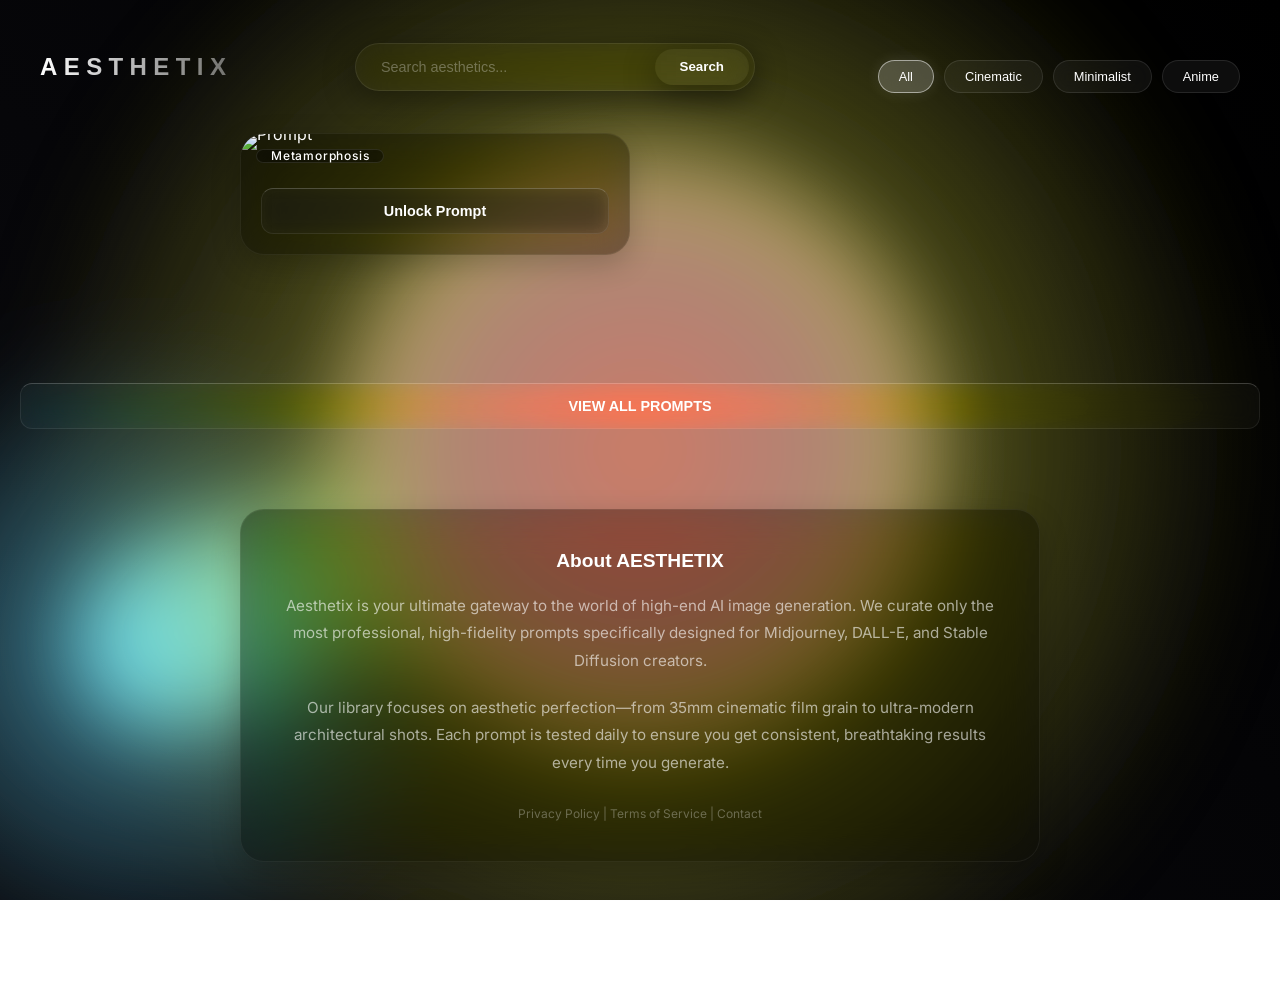
==== index.html @ 0f6cd618 "Add files via upload" ====
<!DOCTYPE html>
<html lang="en">
<head>
    <meta charset="UTF-8">
    <meta name="viewport" content="width=device-width, initial-scale=1.0">
    <title>AESTHETIX | Premium AI Prompts</title>
    <link rel="stylesheet" href="background.css">
    <link href="https://fonts.googleapis.com/css2?family=Syncopate:wght@700&family=Inter:wght@300;500;700&display=swap" rel="stylesheet">
   <script src="https://pl29315356.profitablecpmratenetwork.com/f6/03/99/f603999282a66e25c6c07356e0cf9b48.js"></script>
   <script src="https://pl29315354.profitablecpmratenetwork.com/41/6b/5d/416b5db64b8b7d30e5bb078eff4663cf.js"></script>
</head>
<body>

    <div class="gradient-bg">
<svg xmlns="http://www.w3.org/2000/svg">
    <defs>
        <filter id="goo">
            <feGaussianBlur in="SourceGraphic" stdDeviation="10" result="blur" />
            <feColorMatrix in="blur" mode="matrix" values="1 0 0 0 0  0 1 0 0 0  0 0 1 0 0  0 0 0 18 -8" result="goo" />
            <feBlend in="SourceGraphic" in2="goo" />
        </filter>
    </defs>
</svg>

        <div class="gradients-container">
            <div class="g1"></div><div class="g2"></div><div class="g3"></div><div class="g4"></div><div class="g5"></div>
        </div>
    </div>

    <div class="ui-wrapper">
        <header>
            <h1 class="logo">AESTHETIX</h1>
            <div class="search-container liquid-glass">
                <input type="text" placeholder="Search aesthetics...">
                <button class="search-btn liquid-glass">Search</button>
            </div>
            <div class="category-tabs">
    <button class="tab active" onclick="filterCategory('all')">All</button>
    <button class="tab" onclick="filterCategory('Cinematic')">Cinematic</button>
    <button class="tab" onclick="filterCategory('Minimalist')">Minimalist</button>
    <button class="tab" onclick="filterCategory('Anime')">Anime</button>
</div>
        </header>
        <main id="main-grid" class="prompt-grid"></main>
        
<div class="action-area">
   <button class="liquid-glass-btn" onclick="window.location.href='library.html'">VIEW ALL PROMPTS</button>
</div>

<main id="extra-grid" class="prompt-grid" style="display: none; margin-top: 20px;">
</main>
        <section class="about-section">
            <div class="glass-card description-box">
                <h2>About AESTHETIX</h2>
                <p>
                    Aesthetix is your ultimate gateway to the world of high-end AI image generation. 
                    We curate only the most professional, high-fidelity prompts specifically designed 
                    for Midjourney, DALL-E, and Stable Diffusion creators.
                </p>
                <p>
                    Our library focuses on aesthetic perfection—from 35mm cinematic film grain to 
                    ultra-modern architectural shots. Each prompt is tested daily to ensure you 
                    get consistent, breathtaking results every time you generate.
                </p>
                <div class="footer-links">
                    <span>Privacy Policy</span> | <span>Terms of Service</span> | <span>Contact</span>
                </div>
            </div>
            <div style="width:100%; margin:20px 0; text-align:center;">
    <script async="async" data-cfasync="false" src="https://pl29315355.profitablecpmratenetwork.com/4744d5a2f8ef65e58ae8292b9ab06243/invoke.js"></script>
    <div id="container-4744d5a2f8ef65e58ae8292b9ab06243"></div>
</div>
        </section>
    </div>
    <script src="Script.js"></script>
</body>
</html>
---- background.css ----
:root {
    --bg-color: #08080a;
    --color1: 18, 113, 255; 
    --color2: 221, 74, 255; 
    --color3: 100, 220, 255; 
    --color4: 200, 50, 50;   
    --color5: 180, 180, 50;  
    --circle-size: 80%;
    --blending: hard-light;
}

.gradient-bg {
    width: 100vw;
    height: 100vh;
    position: fixed;
    top: 0;
    left: 0;
    overflow: hidden;
    background: linear-gradient(40deg, rgb(10, 10, 15), rgb(0, 0, 0));
    z-index: -1;
}

.gradient-bg svg {
    position: absolute;
    width: 0;
    height: 0;
    pointer-events: none;
}

.gradients-container {
    filter: url(#goo) blur(40px);
    width: 100%;
    height: 100%;
}

.g1, .g2, .g3, .g4, .g5 {
    position: absolute;
    mix-blend-mode: var(--blending);
    width: var(--circle-size);
    height: var(--circle-size);
    opacity: 1;
}

@keyframes moveVertical { 0% { transform: translateY(-50%); } 50% { transform: translateY(50%); } 100% { transform: translateY(-50%); } }
@keyframes moveInCircle { 0% { transform: rotate(0deg); } 50% { transform: rotate(180deg); } 100% { transform: rotate(360deg); } }
@keyframes moveHorizontal { 0% { transform: translateX(-50%) translateY(-10%); } 50% { transform: translateX(50%) translateY(10%); } 100% { transform: translateX(-50%) translateY(-10%); } }

.g1 { background: radial-gradient(circle at center, rgba(var(--color1), 0.8) 0, rgba(var(--color1), 0) 50%) no-repeat; top: calc(50% - var(--circle-size) / 2); left: calc(50% - var(--circle-size) / 2); transform-origin: center center; animation: moveVertical 30s ease infinite; }
.g2 { background: radial-gradient(circle at center, rgba(var(--color2), 0.8) 0, rgba(var(--color2), 0) 50%) no-repeat; top: calc(50% - var(--circle-size) / 2); left: calc(50% - var(--circle-size) / 2); transform-origin: calc(50% - 400px); animation: moveInCircle 20s linear infinite; }
.g3 { background: radial-gradient(circle at center, rgba(var(--color3), 0.8) 0, rgba(var(--color3), 0) 50%) no-repeat; top: calc(50% - var(--circle-size) / 2 + 200px); left: calc(50% - var(--circle-size) / 2 - 500px); transform-origin: calc(50% + 400px); animation: moveInCircle 40s linear infinite; opacity: 0.7; }
.g4 { background: radial-gradient(circle at center, rgba(var(--color4), 0.8) 0, rgba(var(--color4), 0) 50%) no-repeat; top: calc(50% - var(--circle-size) / 2); left: calc(50% - var(--circle-size) / 2); transform-origin: calc(50% - 200px); animation: moveHorizontal 40s ease infinite; opacity: 0.5; }
.g5 { background: radial-gradient(circle at center, rgba(var(--color5), 0.8) 0, rgba(var(--color5), 0) 50%) no-repeat; width: calc(var(--circle-size) * 2); height: calc(var(--circle-size) * 2); top: calc(50% - var(--circle-size)); left: calc(50% - var(--circle-size)); transform-origin: calc(50% - 800px) calc(50% + 200px); animation: moveInCircle 20s ease infinite; }
:root {
    --text-main: #ffffff;
    --text-dim: rgba(255, 255, 255, 0.6);
}

* {
    margin: 0;
    padding: 0;
    box-sizing: border-box;
}

body {
    font-family: 'Inter', sans-serif;
    color: var(--text-main);
    overflow-x: hidden;
    min-height: 100vh;
}

.ui-wrapper {
    position: relative;
    z-index: 10;
    display: flex;
    flex-direction: column;
    align-items: center;
    padding: 0 20px;
}

header {
    width: 100%;
    max-width: 1200px;
    padding: 40px 0;
    display: flex;
    justify-content: space-between;
    align-items: center;
    flex-wrap: wrap;
    gap: 20px;
}

.logo {
    font-family: 'Syncopate', sans-serif;
    font-size: 1.5rem;
    letter-spacing: 0.4rem;
    background: linear-gradient(to right, #fff, rgba(255,255,255,0.4));
    -webkit-background-clip: text;
    -webkit-text-fill-color: transparent;
}

.liquid-glass {
    background: rgba(255, 255, 255, 0.03);
    backdrop-filter: blur(15px) saturate(180%);
    -webkit-backdrop-filter: blur(15px) saturate(180%);
    border: 1px solid rgba(255, 255, 255, 0.08);
    box-shadow: 0 8px 32px 0 rgba(0, 0, 0, 0.37);
}

.search-container {
    display: flex;
    border-radius: 50px;
    padding: 5px;
    width: 100%;
    max-width: 400px;
}

.search-container input {
    flex-grow: 1;
    background: transparent;
    border: none;
    outline: none;
    padding: 10px 20px;
    color: white;
    font-size: 0.9rem;
}

.search-container input::placeholder { color: rgba(255,255,255,0.3); }

.search-btn {
    border-radius: 50px;
    border: none;
    color: white;
    padding: 10px 25px;
    cursor: pointer;
    font-weight: 600;
    transition: background 0.3s ease;
}
.search-btn:hover { background: rgba(255,255,255,0.1); }

.prompt-grid {
    display: grid;
    grid-template-columns: repeat(2, 1fr); /* Forces exactly 2 columns */
    gap: 15px; /* Smaller gap for tighter 2x2 look */
    width: 100%;
    max-width: 800px; /* Limits width so images don't get too huge */
    padding-bottom: 50px;
}

/* On mobile, keep it 2x2 or switch to 1 column if it's too small */
@media (max-width: 500px) {
    .prompt-grid {
        grid-template-columns: repeat(2, 1fr);
    }
}

/* Adjust card height for the homepage */
.glass-card {
    margin-bottom: 0; /* Grid handles spacing now */
}

.image-wrapper img {
    height: 250px; /* Fixes height for a uniform 2x2 look */
    object-fit: cover;
}


.glass-card {
    background: rgba(10, 10, 12, 0.4); 
    backdrop-filter: blur(20px) saturate(180%);
    -webkit-backdrop-filter: blur(20px) saturate(180%);
    border: 1px solid rgba(255, 255, 255, 0.06);
    border-radius: 24px;
    overflow: hidden;
    margin-bottom: 20px; 
    break-inside: avoid; 
    transition: transform 0.4s cubic-bezier(0.175, 0.885, 0.32, 1.275), box-shadow 0.4s ease;
    box-shadow: 0 10px 30px rgba(0,0,0,0.2);
}

.glass-card:hover {
    transform: translateY(-5px) scale(1.01);
    box-shadow: 0 20px 40px rgba(221, 74, 255, 0.15); 
    border: 1px solid rgba(255, 255, 255, 0.12);
}

.image-wrapper {
    position: relative;
    width: 100%;
    line-height: 0;
}

.image-wrapper img {
    width: 100%;
    height: auto; 
    display: block;
}

.glass-tag {
    position: absolute;
    top: 15px;
    left: 15px;
    background: rgba(0, 0, 0, 0.3);
    backdrop-filter: blur(10px);
    -webkit-backdrop-filter: blur(10px);
    border: 1px solid rgba(255,255,255,0.1);
    color: var(--text-main);
    padding: 6px 14px;
    border-radius: 50px;
    font-size: 0.75rem;
    font-weight: 500;
    letter-spacing: 0.05rem;
}

.card-content {
    padding: 20px;
}

.card-content h3 {
    font-weight: 700;
    font-size: 1.1rem;
    margin-bottom: 10px;
    letter-spacing: -0.02rem;
}

.blur-text {
    font-size: 0.85rem;
    color: var(--text-dim);
    line-height: 1.5;
    filter: blur(6px); 
    user-select: none;
    transition: filter 0.5s ease;
    background: rgba(0,0,0,0.2);
    padding: 10px;
    border-radius: 8px;
}

.liquid-glass-btn {
    width: 100%;
    padding: 14px;
    margin-top: 18px;
    background: rgba(255, 255, 255, 0.03);
    backdrop-filter: blur(10px) saturate(180%);
    -webkit-backdrop-filter: blur(10px) saturate(180%);
    border: 1px solid rgba(255, 255, 255, 0.08);
    border-top: 1px solid rgba(255, 255, 255, 0.2); 
    border-radius: 12px;
    color: white;
    font-weight: 600;
    font-size: 0.9rem;
    cursor: pointer;
    transition: all 0.3s ease;
    position: relative;
    overflow: hidden;
}

.liquid-glass-btn:hover {
    background: rgba(255, 255, 255, 0.07);
    border: 1px solid rgba(255, 255, 255, 0.15);
    box-shadow: 0 0 15px rgba(18, 113, 255, 0.3);
}

.liquid-glass-btn:active {
    transform: scale(0.98);
}
/* Ensure the grid stays in a tight 2x2 */
.prompt-grid {
    display: grid;
    grid-template-columns: repeat(2, 1fr);
    gap: 20px;
    width: 100%;
    max-width: 800px;
    margin-bottom: 40px; /* Space before button */
}

/* Center the View All button */
.action-area {
    width: 100%;
    display: flex;
    justify-content: center;
    margin-bottom: 80px; /* Space before description */
}

.view-all-btn {
    max-width: 280px;
    background: rgba(255, 255, 255, 0.1) !important;
    font-weight: 700;
    letter-spacing: 1px;
}

/* Detailed Description at the bottom */
.about-section {
    width: 100%;
    max-width: 800px;
    padding-bottom: 100px; /* Final padding at bottom of page */
}

.description-box {
    padding: 40px;
    text-align: center;
}

.description-box h2 {
    margin-bottom: 20px;
    font-family: 'Syncopate', sans-serif;
    font-size: 1.2rem;
}

.description-box p {
    color: var(--text-dim);
    line-height: 1.8;
    margin-bottom: 20px;
    font-size: 0.95rem;
}

.footer-links {
    margin-top: 30px;
    font-size: 0.75rem;
    color: rgba(255, 255, 255, 0.3);
}
.category-tabs {
    display: flex;
    gap: 10px;
    margin-top: 20px;
    flex-wrap: wrap;
    justify-content: center;
}

.tab {
    background: rgba(255, 255, 255, 0.05);
    backdrop-filter: blur(10px);
    border: 1px solid rgba(255, 255, 255, 0.1);
    color: white;
    padding: 8px 20px;
    border-radius: 50px;
    cursor: pointer;
    font-size: 0.8rem;
    transition: all 0.3s ease;
}

.tab.active, .tab:hover {
    background: rgba(255, 255, 255, 0.2);
    border-color: rgba(255, 255, 255, 0.5);
    box-shadow: 0 0 15px rgba(255, 255, 255, 0.1);
}
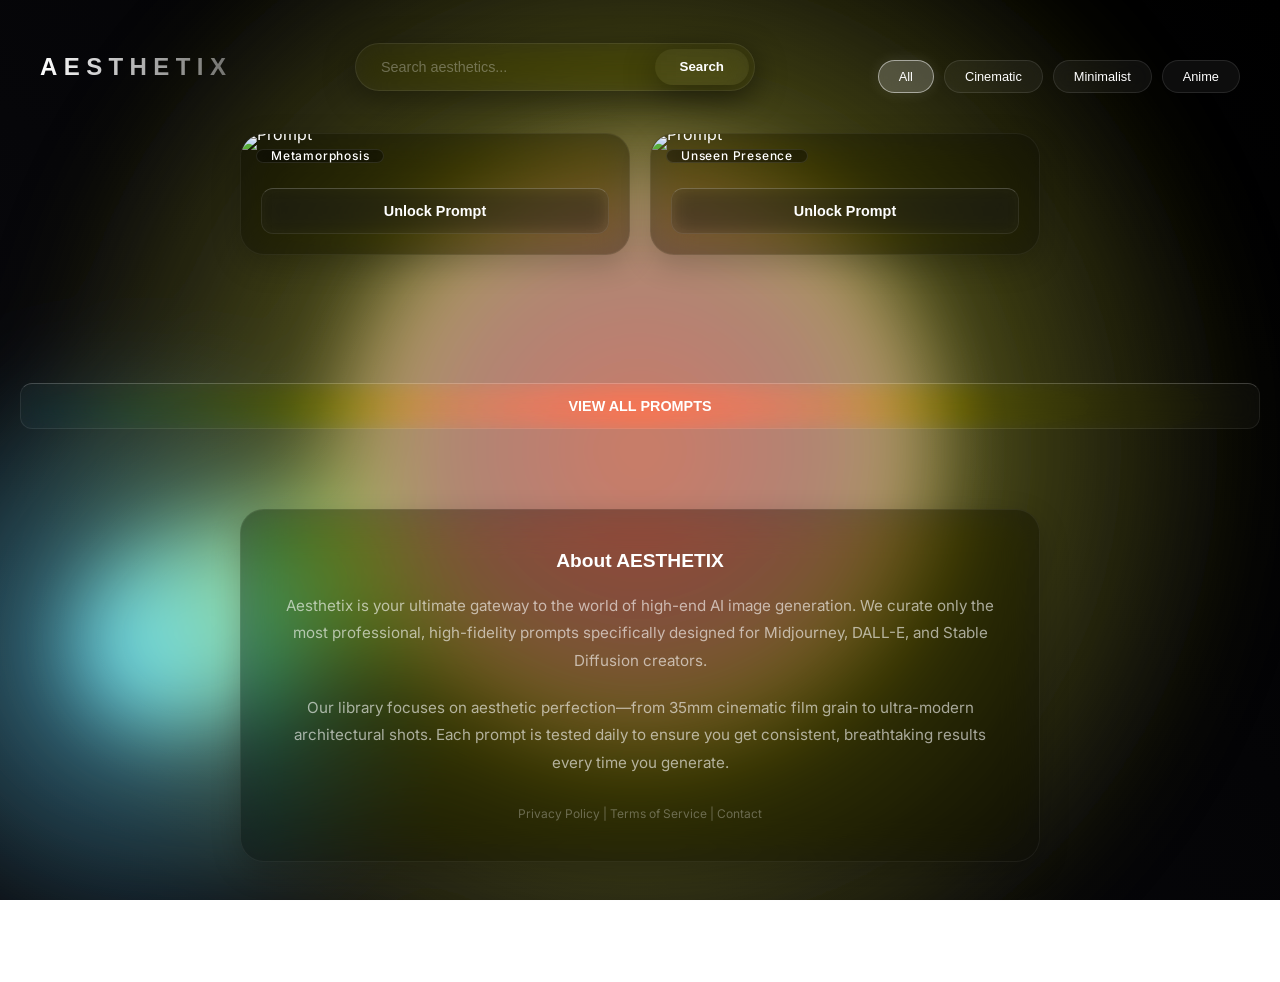
==== commit 81b4a172: "Add files via upload" ====
--- a/index.html
+++ b/index.html
@@ -6,8 +6,7 @@
     <title>AESTHETIX | Premium AI Prompts</title>
     <link rel="stylesheet" href="background.css">
     <link href="https://fonts.googleapis.com/css2?family=Syncopate:wght@700&family=Inter:wght@300;500;700&display=swap" rel="stylesheet">
-   <script src="https://pl29315356.profitablecpmratenetwork.com/f6/03/99/f603999282a66e25c6c07356e0cf9b48.js"></script>
-   <script src="https://pl29315354.profitablecpmratenetwork.com/41/6b/5d/416b5db64b8b7d30e5bb078eff4663cf.js"></script>
+<script src="https://pl29317938.profitablecpmratenetwork.com/cc/9d/e1/cc9de1747ae4e2a8fddbdbbadf330fff.js"></script>
 </head>
 <body>
 
@@ -66,9 +65,9 @@
                     <span>Privacy Policy</span> | <span>Terms of Service</span> | <span>Contact</span>
                 </div>
             </div>
-            <div style="width:100%; margin:20px 0; text-align:center;">
-    <script async="async" data-cfasync="false" src="https://pl29315355.profitablecpmratenetwork.com/4744d5a2f8ef65e58ae8292b9ab06243/invoke.js"></script>
-    <div id="container-4744d5a2f8ef65e58ae8292b9ab06243"></div>
+           <div style="width:100%; margin:20px 0; text-align:center;">
+    <script async="async" data-cfasync="false" src="https://pl29317939.profitablecpmratenetwork.com/ab9756306a0c1cb15048cffaa3230037/invoke.js"></script>
+    <div id="container-ab9756306a0c1cb15048cffaa3230037"></div>
 </div>
         </section>
     </div>
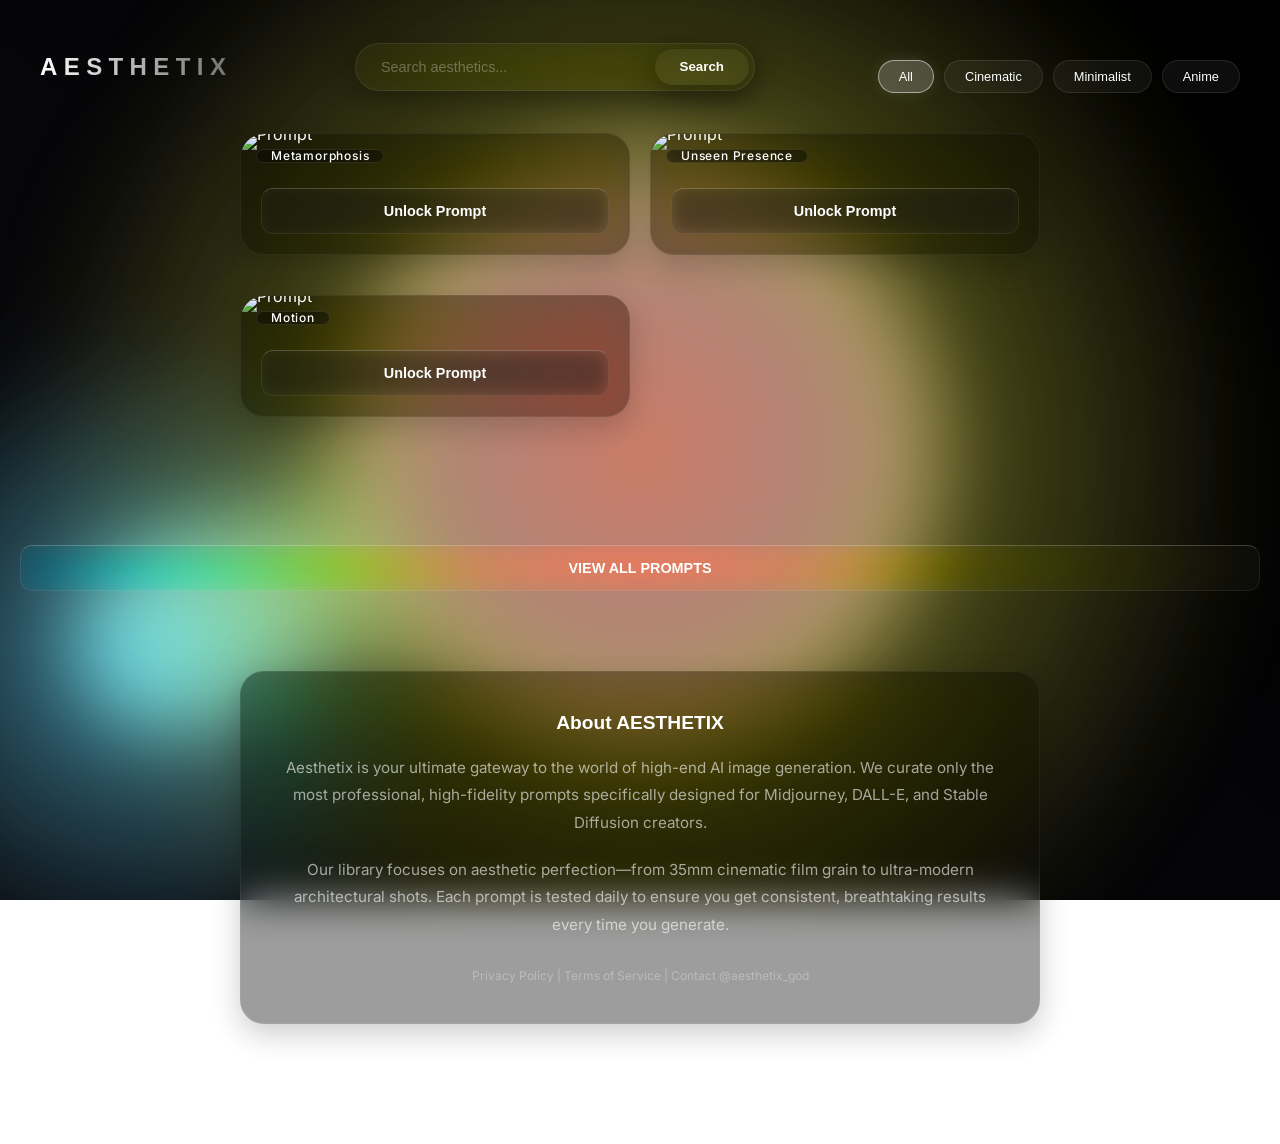
==== commit 720049bf: "Add files via upload" ====
--- a/index.html
+++ b/index.html
@@ -6,7 +6,6 @@
     <title>AESTHETIX | Premium AI Prompts</title>
     <link rel="stylesheet" href="background.css">
     <link href="https://fonts.googleapis.com/css2?family=Syncopate:wght@700&family=Inter:wght@300;500;700&display=swap" rel="stylesheet">
-<script src="https://pl29317938.profitablecpmratenetwork.com/cc/9d/e1/cc9de1747ae4e2a8fddbdbbadf330fff.js"></script>
 </head>
 <body>
 
@@ -61,14 +60,42 @@
                     ultra-modern architectural shots. Each prompt is tested daily to ensure you 
                     get consistent, breathtaking results every time you generate.
                 </p>
-                <div class="footer-links">
-                    <span>Privacy Policy</span> | <span>Terms of Service</span> | <span>Contact</span>
-                </div>
+               <div class="footer-links">
+    <span onclick="document.getElementById('privacy-modal').style.display='flex'" style="cursor:pointer;">Privacy Policy</span> | 
+    <span onclick="document.getElementById('privacy-modal').style.display='flex'" style="cursor:pointer;">Terms of Service</span> | 
+    <a href="https://instagram.com/aesthetix_god" target="_blank" style="color:inherit; text-decoration:none;">Contact @aesthetix_god</a>
+</div>
+
+<!-- Privacy Policy Modal -->
+<div id="privacy-modal" onclick="if(event.target===this)this.style.display='none'" style="display:none; position:fixed; top:0; left:0; width:100%; height:100%; background:rgba(0,0,0,0.85); z-index:9999; justify-content:center; align-items:center; padding:20px;">
+<div style="background:#111; border:1px solid rgba(255,255,255,0.1); border-radius:16px; max-width:500px; width:100%; max-height:80vh; position:relative; display:flex; flex-direction:column;">
+        <button onclick="document.getElementById('privacy-modal').style.display='none'" style="position:sticky; top:0; align-self:flex-end; margin:10px 10px 0 0; background:rgba(255,255,255,0.15); border:1px solid rgba(255,255,255,0.3); color:#fff; font-size:1.2rem; cursor:pointer; width:35px; height:35px; border-radius:50%; display:flex; align-items:center; justify-content:center; z-index:99999; flex-shrink:0;">✕</button>
+        <div style="overflow-y:auto; padding:0 30px 30px 30px;">
+        <h2 style="margin-bottom:20px; letter-spacing:1px;">PRIVACY POLICY</h2>
+        <p style="font-size:0.85rem; opacity:0.8; line-height:1.7;">Last updated: May 2026</p>
+
+        <h3 style="margin:20px 0 10px;">1. Information We Collect</h3>
+        <p style="font-size:0.85rem; opacity:0.8; line-height:1.7;">AESTHETIX does not collect any personal information from users. We do not require registration or login. We use browser localStorage only to temporarily store prompt data within your session.</p>
+
+        <h3 style="margin:20px 0 10px;">2. Cookies & Advertising</h3>
+        <p style="font-size:0.85rem; opacity:0.8; line-height:1.7;">We use third-party advertising partners who may use cookies and similar technologies to show relevant ads. These partners may collect non-personal data such as browser type, device type, and general location to serve advertisements.</p>
+
+        <h3 style="margin:20px 0 10px;">3. Third Party Links</h3>
+        <p style="font-size:0.85rem; opacity:0.8; line-height:1.7;">Our site may display ads or links to third-party websites. We are not responsible for the privacy practices or content of those sites.</p>
+
+        <h3 style="margin:20px 0 10px;">4. Children's Privacy</h3>
+        <p style="font-size:0.85rem; opacity:0.8; line-height:1.7;">AESTHETIX is not intended for users under the age of 13. We do not knowingly collect data from children.</p>
+
+        <h3 style="margin:20px 0 10px;">5. Data Security</h3>
+        <p style="font-size:0.85rem; opacity:0.8; line-height:1.7;">Since we do not collect personal data, there is no user data stored on our servers. All prompt data is handled locally in your browser.</p>
+
+        <h3 style="margin:20px 0 10px;">6. Contact Us</h3>
+        <p style="font-size:0.85rem; opacity:0.8; line-height:1.7;">For any privacy concerns or support, contact us on Instagram: <a href="https://instagram.com/aesthetix_god" target="_blank" style="color:#a78bfa;">@aesthetix_god</a></p>
+
+        <p style="font-size:0.75rem; opacity:0.5; margin-top:20px;">This policy applies to all users accessing AESTHETIX from India and worldwide.</p>
+    </div>
+</div>
             </div>
-           <div style="width:100%; margin:20px 0; text-align:center;">
-    <script async="async" data-cfasync="false" src="https://pl29317939.profitablecpmratenetwork.com/ab9756306a0c1cb15048cffaa3230037/invoke.js"></script>
-    <div id="container-ab9756306a0c1cb15048cffaa3230037"></div>
-</div>
         </section>
     </div>
     <script src="Script.js"></script>
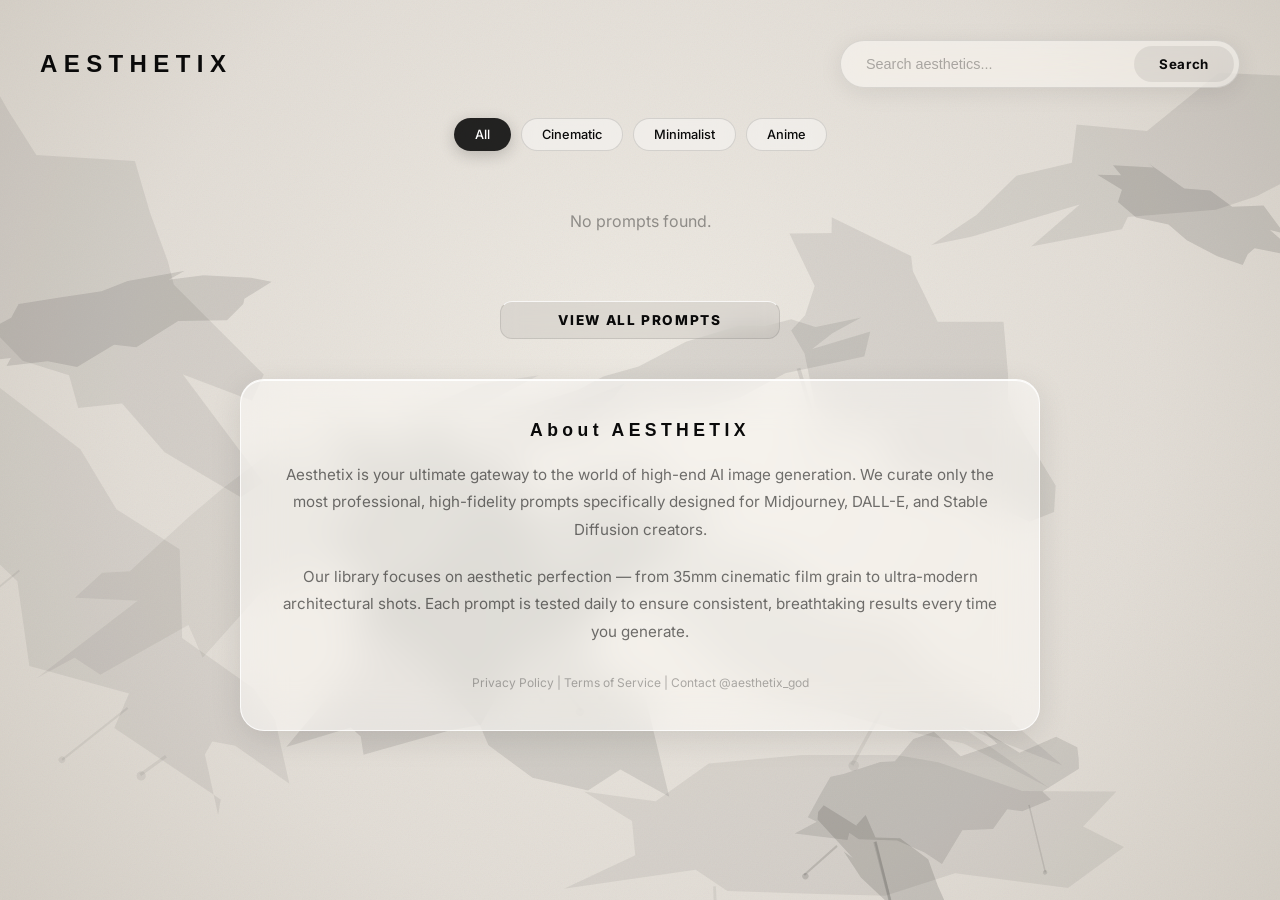
==== commit 0e3ac910: "Rename aesthetix.html to index.html" ====
--- a/index.html
+++ b/index.html
@@ -1,103 +1,458 @@
 <!DOCTYPE html>
 <html lang="en">
 <head>
-    <meta charset="UTF-8">
-    <meta name="viewport" content="width=device-width, initial-scale=1.0">
-    <title>AESTHETIX | Premium AI Prompts</title>
-    <link rel="stylesheet" href="background.css">
-    <link href="https://fonts.googleapis.com/css2?family=Syncopate:wght@700&family=Inter:wght@300;500;700&display=swap" rel="stylesheet">
+<meta charset="UTF-8">
+<meta name="viewport" content="width=device-width, initial-scale=1.0">
+<title>AESTHETIX | Premium AI Prompts</title>
+<link href="https://fonts.googleapis.com/css2?family=Syncopate:wght@700&family=Inter:wght@300;500;700&display=swap" rel="stylesheet">
+<style>
+*{margin:0;padding:0;box-sizing:border-box;}
+:root{--text:#0a0a0a;--dim:rgba(0,0,0,0.55);--card-bg:rgba(255,255,255,0.45);--border:rgba(0,0,0,0.1);}
+body{font-family:'Inter',sans-serif;color:var(--text);overflow-x:hidden;min-height:100vh;background:#e8e6e1;}
+
+/* ── INK SPLASH BG ── */
+#ink-canvas{position:fixed;inset:0;z-index:0;pointer-events:none;}
+
+/* grain overlay */
+body::before{
+  content:'';position:fixed;inset:0;z-index:1;pointer-events:none;
+  background-image:url("data:image/svg+xml,%3Csvg xmlns='http://www.w3.org/2000/svg' width='300' height='300'%3E%3Cfilter id='n'%3E%3CfeTurbulence type='fractalNoise' baseFrequency='0.85' numOctaves='4' stitchTiles='stitch'/%3E%3C/filter%3E%3Crect width='300' height='300' filter='url(%23n)' opacity='1'/%3E%3C/svg%3E");
+  opacity:.055;mix-blend-mode:multiply;
+}
+
+.ui-wrapper{position:relative;z-index:10;display:flex;flex-direction:column;align-items:center;padding:0 20px;}
+
+/* HEADER */
+header{width:100%;max-width:1200px;padding:40px 0 20px;display:flex;justify-content:space-between;align-items:center;flex-wrap:wrap;gap:20px;}
+.logo{font-family:'Syncopate',sans-serif;font-size:1.5rem;letter-spacing:.4rem;color:#0a0a0a;cursor:pointer;-webkit-text-fill-color:#0a0a0a;}
+
+/* glass = frosted white on light bg */
+.liquid-glass{background:rgba(255,255,255,0.45);backdrop-filter:blur(15px) saturate(180%);border:1px solid rgba(0,0,0,0.1);box-shadow:0 4px 24px rgba(0,0,0,0.08);}
+
+.search-container{display:flex;border-radius:50px;padding:5px;width:100%;max-width:400px;}
+.search-container input{flex-grow:1;background:transparent;border:none;outline:none;padding:10px 20px;color:#0a0a0a;font-size:.9rem;}
+.search-container input::placeholder{color:rgba(0,0,0,0.3);}
+.search-btn{border-radius:50px;border:none;color:#0a0a0a;padding:10px 25px;cursor:pointer;font-weight:700;background:rgba(0,0,0,0.07);font-family:'Inter',sans-serif;letter-spacing:.05em;transition:background .3s;}
+.search-btn:hover{background:rgba(0,0,0,0.14);}
+
+/* TABS */
+.category-tabs{display:flex;gap:10px;margin:10px 0 20px;flex-wrap:wrap;justify-content:center;width:100%;max-width:800px;}
+.tab{background:rgba(255,255,255,.4);backdrop-filter:blur(10px);border:1px solid rgba(0,0,0,0.12);color:#0a0a0a;padding:8px 20px;border-radius:50px;cursor:pointer;font-size:.8rem;font-family:'Inter',sans-serif;font-weight:500;transition:all .3s;}
+.tab.active,.tab:hover{background:rgba(0,0,0,0.85);color:#fff;border-color:transparent;box-shadow:0 4px 16px rgba(0,0,0,0.2);}
+
+/* GRID */
+.prompt-grid{display:grid;grid-template-columns:repeat(2,1fr);gap:15px;width:100%;max-width:800px;margin-bottom:30px;}
+
+/* CARD — frosted white glass */
+.glass-card{
+  background:rgba(255,255,255,0.5);
+  backdrop-filter:blur(20px) saturate(160%);
+  -webkit-backdrop-filter:blur(20px) saturate(160%);
+  border:1px solid rgba(255,255,255,0.8);
+  border-radius:24px;overflow:hidden;
+  transition:transform .4s cubic-bezier(.175,.885,.32,1.275),box-shadow .4s;
+  box-shadow:0 8px 32px rgba(0,0,0,0.1),inset 0 1px 0 rgba(255,255,255,0.9);
+}
+.glass-card:hover{
+  transform:translateY(-5px) scale(1.01);
+  box-shadow:0 20px 50px rgba(0,0,0,0.18),inset 0 1px 0 rgba(255,255,255,0.9);
+  border:1px solid rgba(255,255,255,1);
+}
+.image-wrapper{position:relative;width:100%;aspect-ratio:1/1;overflow:hidden;}
+.image-wrapper img{width:100%;height:100%;object-fit:cover;display:block;filter:grayscale(15%);}
+.glass-tag{
+  position:absolute;top:15px;left:15px;
+  background:rgba(255,255,255,0.7);
+  backdrop-filter:blur(10px);
+  border:1px solid rgba(0,0,0,0.08);
+  color:#0a0a0a;padding:6px 14px;border-radius:50px;
+  font-size:.75rem;font-weight:600;letter-spacing:.05rem;
+}
+.card-content{padding:10px 12px;}
+
+/* BUTTONS */
+.liquid-glass-btn{
+  width:100%;padding:10px;
+  background:rgba(0,0,0,0.06);
+  backdrop-filter:blur(10px);
+  border:1px solid rgba(0,0,0,0.1);
+  border-top:1px solid rgba(255,255,255,0.8);
+  border-radius:12px;color:#0a0a0a;
+  font-weight:700;font-size:.85rem;letter-spacing:.06em;
+  cursor:pointer;font-family:'Inter',sans-serif;
+  transition:all .3s;
+}
+.liquid-glass-btn:hover{background:rgba(0,0,0,0.82);color:#fff;border-color:transparent;box-shadow:0 4px 20px rgba(0,0,0,0.25);}
+.liquid-glass-btn:active{transform:scale(.98);}
+
+.action-area{width:100%;display:flex;justify-content:center;margin-bottom:40px;}
+.view-all-btn{max-width:280px;font-weight:800;letter-spacing:.12em;}
+
+/* ABOUT */
+.about-section{width:100%;max-width:800px;padding-bottom:80px;}
+.description-box{padding:40px;text-align:center;}
+.description-box h2{margin-bottom:20px;font-family:'Syncopate',sans-serif;font-size:1.1rem;letter-spacing:.25em;}
+.description-box p{color:var(--dim);line-height:1.8;margin-bottom:20px;font-size:.95rem;}
+.footer-links{margin-top:30px;font-size:.75rem;color:rgba(0,0,0,0.3);}
+.footer-links span,.footer-links a{cursor:pointer;color:inherit;text-decoration:none;}
+.footer-links span:hover,.footer-links a:hover{color:rgba(0,0,0,0.7);}
+
+/* MODAL */
+.modal-overlay{display:none;position:fixed;inset:0;background:rgba(0,0,0,0.75);z-index:9999;justify-content:center;align-items:center;padding:20px;}
+.modal-overlay.open{display:flex;}
+.modal-box{background:rgba(240,238,234,0.97);border:1px solid rgba(0,0,0,0.1);border-radius:16px;max-width:500px;width:100%;max-height:80vh;display:flex;flex-direction:column;color:#0a0a0a;}
+.modal-close{position:sticky;top:0;align-self:flex-end;margin:10px 10px 0;background:rgba(0,0,0,0.08);border:1px solid rgba(0,0,0,0.15);color:#0a0a0a;font-size:1.2rem;cursor:pointer;width:35px;height:35px;border-radius:50%;display:flex;align-items:center;justify-content:center;}
+.modal-body{overflow-y:auto;padding:0 30px 30px;}
+.modal-body h2{margin-bottom:20px;letter-spacing:.15em;font-family:'Syncopate',sans-serif;font-size:1rem;}
+.modal-body h3{margin:20px 0 10px;font-size:.85rem;letter-spacing:.08em;}
+.modal-body p{font-size:.85rem;opacity:.75;line-height:1.7;}
+
+/* UNLOCK */
+.unlock-wrap{display:flex;justify-content:center;width:100%;padding-top:20px;}
+.unlock-card{max-width:450px;width:100%;}
+.unlock-image{aspect-ratio:1/1;overflow:hidden;position:relative;}
+.unlock-image img{width:100%;height:100%;object-fit:cover;filter:grayscale(15%);}
+.unlock-body{text-align:center;padding:30px;}
+.unlock-body h2{margin-bottom:20px;letter-spacing:.15em;font-family:'Syncopate',sans-serif;font-size:1rem;}
+.prompt-box{
+  background:rgba(0,0,0,0.04);padding:15px;border-radius:12px;
+  font-size:.88rem;border:1px solid rgba(0,0,0,0.1);
+  color:#0a0a0a;white-space:pre-wrap;word-break:break-word;
+  text-align:left;margin-bottom:20px;max-height:300px;overflow-y:auto;
+}
+.copy-btn{background:rgba(0,0,0,0.85)!important;color:#fff!important;border-color:transparent!important;}
+.copy-btn:hover{background:rgba(0,0,0,1)!important;}
+
+/* LOADING */
+#loading{position:fixed;inset:0;background:#e8e6e1;z-index:99999;display:flex;align-items:center;justify-content:center;flex-direction:column;gap:16px;transition:opacity .5s;}
+#loading.hide{opacity:0;pointer-events:none;}
+.loader-ring{width:44px;height:44px;border:2px solid rgba(0,0,0,0.08);border-top:2px solid rgba(0,0,0,0.7);border-radius:50%;animation:spin .8s linear infinite;}
+@keyframes spin{to{transform:rotate(360deg)}}
+.loader-text{font-family:'Syncopate',sans-serif;font-size:.65rem;letter-spacing:.35rem;color:rgba(0,0,0,0.5);}
+
+/* PAGES */
+.page{display:none;width:100%;flex-direction:column;align-items:center;}
+.page.active{display:flex;}
+.error-msg{grid-column:1/-1;text-align:center;opacity:.4;padding:40px 0;color:#0a0a0a;}
+</style>
 </head>
 <body>
 
-    <div class="gradient-bg">
-<svg xmlns="http://www.w3.org/2000/svg">
-    <defs>
-        <filter id="goo">
-            <feGaussianBlur in="SourceGraphic" stdDeviation="10" result="blur" />
-            <feColorMatrix in="blur" mode="matrix" values="1 0 0 0 0  0 1 0 0 0  0 0 1 0 0  0 0 0 18 -8" result="goo" />
-            <feBlend in="SourceGraphic" in2="goo" />
-        </filter>
-    </defs>
-</svg>
-
-        <div class="gradients-container">
-            <div class="g1"></div><div class="g2"></div><div class="g3"></div><div class="g4"></div><div class="g5"></div>
+<!-- LOADING -->
+<div id="loading"><div class="loader-ring"></div><div class="loader-text">AESTHETIX</div></div>
+
+<!-- INK CANVAS BG -->
+<canvas id="ink-canvas"></canvas>
+
+<div class="ui-wrapper">
+
+  <!-- HOME -->
+  <div id="page-home" class="page active">
+    <header>
+      <h1 class="logo" onclick="goHome()">AESTHETIX</h1>
+      <div class="search-container liquid-glass">
+        <input type="text" id="home-search" placeholder="Search aesthetics..." onkeydown="if(event.key==='Enter')doSearch()">
+        <button class="search-btn" onclick="doSearch()">Search</button>
+      </div>
+    </header>
+    <div class="category-tabs">
+      <button class="tab active" onclick="filterTab(this,'all')">All</button>
+      <button class="tab" onclick="filterTab(this,'Cinematic')">Cinematic</button>
+      <button class="tab" onclick="filterTab(this,'Minimalist')">Minimalist</button>
+      <button class="tab" onclick="filterTab(this,'Anime')">Anime</button>
+    </div>
+    <main id="main-grid" class="prompt-grid"></main>
+    <div class="action-area">
+      <button class="liquid-glass-btn view-all-btn" onclick="showLibrary()">VIEW ALL PROMPTS</button>
+    </div>
+    <section class="about-section">
+      <div class="glass-card description-box">
+        <h2>About AESTHETIX</h2>
+        <p>Aesthetix is your ultimate gateway to the world of high-end AI image generation. We curate only the most professional, high-fidelity prompts specifically designed for Midjourney, DALL-E, and Stable Diffusion creators.</p>
+        <p>Our library focuses on aesthetic perfection — from 35mm cinematic film grain to ultra-modern architectural shots. Each prompt is tested daily to ensure consistent, breathtaking results every time you generate.</p>
+        <div class="footer-links">
+          <span onclick="document.getElementById('privacy-modal').classList.add('open')">Privacy Policy</span> |
+          <span onclick="document.getElementById('privacy-modal').classList.add('open')">Terms of Service</span> |
+          <a href="https://instagram.com/aesthetix_god" target="_blank">Contact @aesthetix_god</a>
         </div>
-    </div>
-
-    <div class="ui-wrapper">
-        <header>
-            <h1 class="logo">AESTHETIX</h1>
-            <div class="search-container liquid-glass">
-                <input type="text" placeholder="Search aesthetics...">
-                <button class="search-btn liquid-glass">Search</button>
-            </div>
-            <div class="category-tabs">
-    <button class="tab active" onclick="filterCategory('all')">All</button>
-    <button class="tab" onclick="filterCategory('Cinematic')">Cinematic</button>
-    <button class="tab" onclick="filterCategory('Minimalist')">Minimalist</button>
-    <button class="tab" onclick="filterCategory('Anime')">Anime</button>
+      </div>
+    </section>
+  </div>
+
+  <!-- LIBRARY -->
+  <div id="page-library" class="page">
+    <header>
+      <h1 class="logo" onclick="goHome()">AESTHETIX</h1>
+      <div class="search-container liquid-glass">
+        <input type="text" id="lib-search" placeholder="Search library..." oninput="filterLibrary()">
+      </div>
+    </header>
+    <main id="library-grid" class="prompt-grid"></main>
+    <div style="width:100%;display:flex;justify-content:center;margin:20px 0 60px;">
+      <button class="liquid-glass-btn" style="max-width:200px;" onclick="goHome()">BACK TO HOME</button>
+    </div>
+  </div>
+
+  <!-- UNLOCK -->
+  <div id="page-unlock" class="page">
+    <header><h1 class="logo" onclick="goHome()">AESTHETIX</h1></header>
+    <div class="unlock-wrap">
+      <div class="glass-card unlock-card">
+        <div class="unlock-image">
+          <img id="unlock-img" src="" alt="Preview">
+          <div class="glass-tag">Premium Content</div>
+        </div>
+        <div class="unlock-body">
+          <h2>READY TO UNLOCK?</h2>
+          <div id="prompt-container" style="display:none;">
+            <div class="prompt-box" id="final-prompt"></div>
+          </div>
+          <button id="ad-trigger" class="liquid-glass-btn" onclick="triggerUnlock()">UNLOCK PROMPT</button>
+          <button id="copy-btn" class="liquid-glass-btn copy-btn" style="display:none;margin-top:10px;" onclick="copyPrompt()">COPY PROMPT</button>
+          <button class="liquid-glass-btn" style="margin-top:10px;font-size:.7rem;opacity:.5;" onclick="goHome()">GO BACK</button>
+        </div>
+      </div>
+    </div>
+  </div>
+
 </div>
-        </header>
-        <main id="main-grid" class="prompt-grid"></main>
-        
-<div class="action-area">
-   <button class="liquid-glass-btn" onclick="window.location.href='library.html'">VIEW ALL PROMPTS</button>
+
+<!-- PRIVACY MODAL -->
+<div id="privacy-modal" class="modal-overlay" onclick="if(event.target===this)this.classList.remove('open')">
+  <div class="modal-box">
+    <button class="modal-close" onclick="document.getElementById('privacy-modal').classList.remove('open')">✕</button>
+    <div class="modal-body">
+      <h2>PRIVACY POLICY</h2>
+      <p style="font-size:.85rem;opacity:.7;">Last updated: May 2026</p>
+      <h3>1. Information We Collect</h3>
+      <p>AESTHETIX does not collect any personal information. We use browser memory only to temporarily store prompt data within your session.</p>
+      <h3>2. Cookies & Advertising</h3>
+      <p>We use third-party advertising partners who may use cookies to show relevant ads based on non-personal data such as browser type and general location.</p>
+      <h3>3. Third Party Links</h3>
+      <p>Our site may display ads or links to third-party websites. We are not responsible for their privacy practices.</p>
+      <h3>4. Children's Privacy</h3>
+      <p>AESTHETIX is not intended for users under the age of 13.</p>
+      <h3>5. Data Security</h3>
+      <p>Since we do not collect personal data, there is no user data stored on our servers.</p>
+      <h3>6. Contact Us</h3>
+      <p>For any concerns: <a href="https://instagram.com/aesthetix_god" target="_blank" style="color:#0a0a0a;font-weight:700;">@aesthetix_god</a></p>
+    </div>
+  </div>
 </div>
 
-<main id="extra-grid" class="prompt-grid" style="display: none; margin-top: 20px;">
-</main>
-        <section class="about-section">
-            <div class="glass-card description-box">
-                <h2>About AESTHETIX</h2>
-                <p>
-                    Aesthetix is your ultimate gateway to the world of high-end AI image generation. 
-                    We curate only the most professional, high-fidelity prompts specifically designed 
-                    for Midjourney, DALL-E, and Stable Diffusion creators.
-                </p>
-                <p>
-                    Our library focuses on aesthetic perfection—from 35mm cinematic film grain to 
-                    ultra-modern architectural shots. Each prompt is tested daily to ensure you 
-                    get consistent, breathtaking results every time you generate.
-                </p>
-               <div class="footer-links">
-    <span onclick="document.getElementById('privacy-modal').style.display='flex'" style="cursor:pointer;">Privacy Policy</span> | 
-    <span onclick="document.getElementById('privacy-modal').style.display='flex'" style="cursor:pointer;">Terms of Service</span> | 
-    <a href="https://instagram.com/aesthetix_god" target="_blank" style="color:inherit; text-decoration:none;">Contact @aesthetix_god</a>
-</div>
-
-<!-- Privacy Policy Modal -->
-<div id="privacy-modal" onclick="if(event.target===this)this.style.display='none'" style="display:none; position:fixed; top:0; left:0; width:100%; height:100%; background:rgba(0,0,0,0.85); z-index:9999; justify-content:center; align-items:center; padding:20px;">
-<div style="background:#111; border:1px solid rgba(255,255,255,0.1); border-radius:16px; max-width:500px; width:100%; max-height:80vh; position:relative; display:flex; flex-direction:column;">
-        <button onclick="document.getElementById('privacy-modal').style.display='none'" style="position:sticky; top:0; align-self:flex-end; margin:10px 10px 0 0; background:rgba(255,255,255,0.15); border:1px solid rgba(255,255,255,0.3); color:#fff; font-size:1.2rem; cursor:pointer; width:35px; height:35px; border-radius:50%; display:flex; align-items:center; justify-content:center; z-index:99999; flex-shrink:0;">✕</button>
-        <div style="overflow-y:auto; padding:0 30px 30px 30px;">
-        <h2 style="margin-bottom:20px; letter-spacing:1px;">PRIVACY POLICY</h2>
-        <p style="font-size:0.85rem; opacity:0.8; line-height:1.7;">Last updated: May 2026</p>
-
-        <h3 style="margin:20px 0 10px;">1. Information We Collect</h3>
-        <p style="font-size:0.85rem; opacity:0.8; line-height:1.7;">AESTHETIX does not collect any personal information from users. We do not require registration or login. We use browser localStorage only to temporarily store prompt data within your session.</p>
-
-        <h3 style="margin:20px 0 10px;">2. Cookies & Advertising</h3>
-        <p style="font-size:0.85rem; opacity:0.8; line-height:1.7;">We use third-party advertising partners who may use cookies and similar technologies to show relevant ads. These partners may collect non-personal data such as browser type, device type, and general location to serve advertisements.</p>
-
-        <h3 style="margin:20px 0 10px;">3. Third Party Links</h3>
-        <p style="font-size:0.85rem; opacity:0.8; line-height:1.7;">Our site may display ads or links to third-party websites. We are not responsible for the privacy practices or content of those sites.</p>
-
-        <h3 style="margin:20px 0 10px;">4. Children's Privacy</h3>
-        <p style="font-size:0.85rem; opacity:0.8; line-height:1.7;">AESTHETIX is not intended for users under the age of 13. We do not knowingly collect data from children.</p>
-
-        <h3 style="margin:20px 0 10px;">5. Data Security</h3>
-        <p style="font-size:0.85rem; opacity:0.8; line-height:1.7;">Since we do not collect personal data, there is no user data stored on our servers. All prompt data is handled locally in your browser.</p>
-
-        <h3 style="margin:20px 0 10px;">6. Contact Us</h3>
-        <p style="font-size:0.85rem; opacity:0.8; line-height:1.7;">For any privacy concerns or support, contact us on Instagram: <a href="https://instagram.com/aesthetix_god" target="_blank" style="color:#a78bfa;">@aesthetix_god</a></p>
-
-        <p style="font-size:0.75rem; opacity:0.5; margin-top:20px;">This policy applies to all users accessing AESTHETIX from India and worldwide.</p>
-    </div>
-</div>
-            </div>
-        </section>
-    </div>
-    <script src="Script.js"></script>
+<script>
+// ─────────────────────────────────────────
+// DATA SOURCE — point to your data.json
+// ─────────────────────────────────────────
+const DATA_URL = 'https://raw.githubusercontent.com/aesthetix-god/aesthetix/main/data.json';
+
+const FALLBACK_DATA = [];
+
+let ALL_DATA=[], tempPrompt='', tempImage='', currentTab='all';
+
+// ── INK SPLASH CANVAS ──
+const canvas = document.getElementById('ink-canvas');
+const ctx = canvas.getContext('2d');
+let W, H, splashes = [];
+
+function resize() {
+  W = canvas.width = window.innerWidth;
+  H = canvas.height = window.innerHeight;
+}
+resize();
+window.addEventListener('resize', resize);
+
+class Splash {
+  constructor(init) {
+    this.reset(init);
+  }
+  reset(init) {
+    this.x = Math.random() * W;
+    this.y = init ? Math.random() * H : (Math.random() > .5 ? -300 : H + 300);
+    this.w = 180 + Math.random() * 420;
+    this.h = 60 + Math.random() * 140;
+    this.rot = (Math.random() - .5) * Math.PI * .6;
+    this.vx = (Math.random() - .5) * .18;
+    this.vy = (Math.random() - .5) * .12;
+    this.vr = (Math.random() - .5) * .0008;
+    this.alpha = .04 + Math.random() * .09;
+    this.jagged = [];
+    const pts = 18 + Math.floor(Math.random() * 14);
+    for (let i = 0; i < pts; i++) {
+      const ang = (i / pts) * Math.PI * 2;
+      const rx = (.7 + Math.random() * .6);
+      const ry = (.5 + Math.random() * .8);
+      this.jagged.push({a: ang, rx, ry});
+    }
+    // drips
+    this.drips = [];
+    const nd = Math.floor(Math.random() * 5);
+    for (let d = 0; d < nd; d++) {
+      this.drips.push({
+        ox: (Math.random() - .5) * this.w * .8,
+        len: 20 + Math.random() * 80,
+        w: 1 + Math.random() * 3
+      });
+    }
+  }
+  update() {
+    this.x += this.vx; this.y += this.vy; this.rot += this.vr;
+    if (this.x < -600 || this.x > W+600 || this.y < -600 || this.y > H+600) this.reset(false);
+  }
+  draw() {
+    ctx.save();
+    ctx.translate(this.x, this.y);
+    ctx.rotate(this.rot);
+    ctx.globalAlpha = this.alpha;
+    ctx.fillStyle = '#0a0a0a';
+
+    // main jagged splash body
+    ctx.beginPath();
+    const j = this.jagged;
+    const hw = this.w / 2, hh = this.h / 2;
+    ctx.moveTo(Math.cos(j[0].a) * hw * j[0].rx, Math.sin(j[0].a) * hh * j[0].ry);
+    for (let i = 1; i < j.length; i++) {
+      ctx.lineTo(Math.cos(j[i].a) * hw * j[i].rx, Math.sin(j[i].a) * hh * j[i].ry);
+    }
+    ctx.closePath();
+    ctx.fill();
+
+    // drips
+    this.drips.forEach(d => {
+      ctx.beginPath();
+      ctx.moveTo(d.ox, hh * .6);
+      ctx.lineTo(d.ox + (Math.random()-.5)*4, hh * .6 + d.len);
+      ctx.lineWidth = d.w;
+      ctx.strokeStyle = '#0a0a0a';
+      ctx.stroke();
+      // drip tip
+      ctx.beginPath();
+      ctx.arc(d.ox, hh * .6 + d.len, d.w * 1.5, 0, Math.PI * 2);
+      ctx.fill();
+    });
+
+    ctx.restore();
+  }
+}
+
+// create splashes — varied sizes, some huge sweeping ones
+for (let i = 0; i < 14; i++) splashes.push(new Splash(true));
+
+function drawBG() {
+  // warm off-white paper base with subtle vignette
+  ctx.clearRect(0, 0, W, H);
+  const bg = ctx.createRadialGradient(W*.5, H*.4, 0, W*.5, H*.5, Math.max(W,H)*.8);
+  bg.addColorStop(0, '#ede9e2');
+  bg.addColorStop(.5, '#e2ddd6');
+  bg.addColorStop(1, '#c8c2b8');
+  ctx.fillStyle = bg;
+  ctx.fillRect(0, 0, W, H);
+}
+
+function loop() {
+  drawBG();
+  splashes.forEach(s => { s.update(); s.draw(); });
+  requestAnimationFrame(loop);
+}
+loop();
+
+// ── Card builder ──
+function buildCard(item) {
+  return `<div class="glass-card" data-tag="${item.tag}">
+    <div class="image-wrapper">
+      <img src="${item.image}" alt="${item.tag}" loading="lazy">
+      <div class="glass-tag">${item.tag}</div>
+    </div>
+    <div class="card-content">
+      <button class="liquid-glass-btn" onclick="openUnlock('${item.id}')">Unlock Prompt</button>
+    </div>
+  </div>`;
+}
+
+function renderHome(tab=currentTab, query='') {
+  const grid = document.getElementById('main-grid');
+  const q = query.toLowerCase();
+  const res = ALL_DATA.filter(d => {
+    if (d.status !== 'featured') return false;
+    if (tab !== 'all' && !d.tag.toLowerCase().includes(tab.toLowerCase())) return false;
+    if (q && !d.tag.toLowerCase().includes(q) && !d.prompt.toLowerCase().includes(q)) return false;
+    return true;
+  });
+  grid.innerHTML = res.length ? res.map(buildCard).join('') : '<p class="error-msg">No prompts found.</p>';
+}
+
+function renderLibrary(query='') {
+  const grid = document.getElementById('library-grid');
+  const q = query.toLowerCase();
+  const res = ALL_DATA.filter(d => !q || d.tag.toLowerCase().includes(q) || d.prompt.toLowerCase().includes(q));
+  grid.innerHTML = res.length ? res.map(buildCard).join('') : '<p class="error-msg">No prompts found.</p>';
+}
+
+function filterTab(el, val) {
+  document.querySelectorAll('.tab').forEach(t => t.classList.remove('active'));
+  el.classList.add('active'); currentTab = val;
+  renderHome(val, document.getElementById('home-search').value.trim());
+}
+function doSearch() { renderHome(currentTab, document.getElementById('home-search').value.trim()); }
+function filterLibrary() { renderLibrary(document.getElementById('lib-search').value.trim()); }
+
+function openUnlock(id) {
+  const item = ALL_DATA.find(d => d.id === id);
+  if (!item) return;
+  tempPrompt = item.prompt; tempImage = item.image;
+  document.getElementById('unlock-img').src = item.image;
+  document.getElementById('final-prompt').textContent = '';
+  document.getElementById('prompt-container').style.display = 'none';
+  const btn = document.getElementById('ad-trigger');
+  btn.style.display='block'; btn.innerText='UNLOCK PROMPT';
+  btn.style.opacity='1'; btn.disabled=false;
+  document.getElementById('copy-btn').style.display='none';
+  showPage('unlock');
+}
+
+function triggerUnlock() {
+  const btn = document.getElementById('ad-trigger');
+  btn.innerText='LOADING SECURE AD...'; btn.style.opacity='.4'; btn.disabled=true;
+  setTimeout(() => {
+    btn.style.display='none';
+    document.getElementById('final-prompt').textContent = tempPrompt;
+    document.getElementById('prompt-container').style.display='block';
+    document.getElementById('copy-btn').style.display='block';
+  }, 3000);
+}
+
+function copyPrompt() {
+  const btn = document.getElementById('copy-btn');
+  navigator.clipboard.writeText(tempPrompt).then(() => {
+    btn.innerText='PROMPT COPIED! ✓';
+    setTimeout(()=>btn.innerText='COPY AGAIN', 2000);
+  }).catch(() => {
+    const ta=document.createElement('textarea'); ta.value=tempPrompt;
+    document.body.appendChild(ta); ta.select(); document.execCommand('copy'); document.body.removeChild(ta);
+    btn.innerText='PROMPT COPIED! ✓';
+    setTimeout(()=>btn.innerText='COPY AGAIN', 2000);
+  });
+}
+
+function showPage(name) {
+  document.querySelectorAll('.page').forEach(p=>p.classList.remove('active'));
+  document.getElementById('page-'+name).classList.add('active');
+  window.scrollTo(0,0);
+}
+function showLibrary() { renderLibrary(); showPage('library'); }
+function goHome() { showPage('home'); }
+
+async function loadData() {
+  try {
+    const res = await fetch(DATA_URL);
+    if (!res.ok) throw new Error();
+    ALL_DATA = await res.json();
+  } catch { ALL_DATA = FALLBACK_DATA; }
+  document.getElementById('loading').classList.add('hide');
+  setTimeout(()=>document.getElementById('loading').remove(), 600);
+  renderHome();
+}
+loadData();
+</script>
 </body>
 </html>
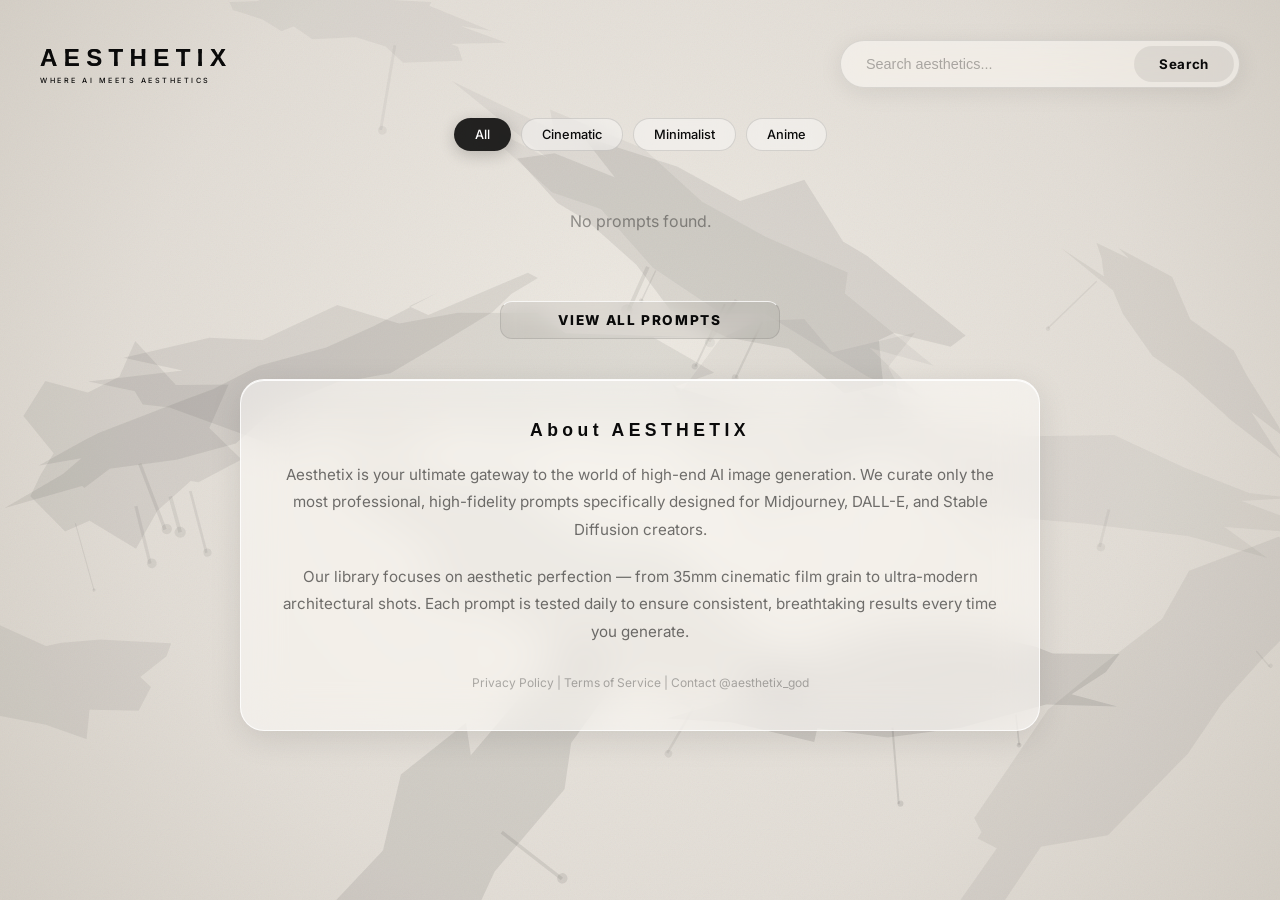
==== commit 77a9392c: "Rename aesthetix.html to index.html" ====
--- a/index.html
+++ b/index.html
@@ -134,6 +134,21 @@
 .page{display:none;width:100%;flex-direction:column;align-items:center;}
 .page.active{display:flex;}
 .error-msg{grid-column:1/-1;text-align:center;opacity:.4;padding:40px 0;color:#0a0a0a;}
+/* ── GLITCH EFFECT ── */
+.glitch{position:relative;display:inline-block;}
+.glitch::before,.glitch::after{content:attr(data-text);position:absolute;top:0;left:0;width:100%;height:100%;font-family:'Syncopate',sans-serif;}
+.glitch::before{color:#ff0040;clip-path:polygon(0 0,100% 0,100% 35%,0 35%);animation:glitch-top 3s infinite linear;opacity:0.8;}
+.glitch::after{color:#00ffcc;clip-path:polygon(0 65%,100% 65%,100% 100%,0 100%);animation:glitch-bottom 3s infinite linear;opacity:0.8;}
+@keyframes glitch-top{0%,90%,100%{transform:translate(0);}92%{transform:translate(-3px,1px);}94%{transform:translate(3px,-1px);}96%{transform:translate(-2px,0);}}
+@keyframes glitch-bottom{0%,90%,100%{transform:translate(0);}92%{transform:translate(3px,1px);}94%{transform:translate(-3px,-1px);}96%{transform:translate(2px,0);}}
+
+/* ── TAGLINE SHAKE ── */
+.tagline{display:block;font-size:.45rem;letter-spacing:.35em;color:rgba(0,0,0,0.4);margin-top:4px;font-family:'Inter',sans-serif;font-weight:500;animation:shake 4s infinite;}
+@keyframes shake{0%,85%,100%{transform:translateX(0);}87%{transform:translateX(-2px);}89%{transform:translateX(2px);}91%{transform:translateX(-1px);}93%{transform:translateX(1px);}95%{transform:translateX(0);}}
+.about-glitch{position:relative;display:inline-block;}
+.about-glitch::before,.about-glitch::after{content:attr(data-text);position:absolute;top:0;left:0;width:100%;height:100%;font-family:'Syncopate',sans-serif;}
+.about-glitch::before{color:#ff0040;clip-path:polygon(0 0,100% 0,100% 40%,0 40%);animation:glitch-top 4s infinite linear 1s;opacity:0.7;}
+.about-glitch::after{color:#00ffcc;clip-path:polygon(0 60%,100% 60%,100% 100%,0 100%);animation:glitch-bottom 4s infinite linear 1s;opacity:0.7;}
 </style>
 </head>
 <body>
@@ -149,7 +164,10 @@
   <!-- HOME -->
   <div id="page-home" class="page active">
     <header>
-      <h1 class="logo" onclick="goHome()">AESTHETIX</h1>
+<h1 class="logo" onclick="goHome()">
+    <span class="glitch" data-text="AESTHETIX">AESTHETIX</span>
+    <span class="tagline">WHERE AI MEETS AESTHETICS</span>
+</h1>
       <div class="search-container liquid-glass">
         <input type="text" id="home-search" placeholder="Search aesthetics..." onkeydown="if(event.key==='Enter')doSearch()">
         <button class="search-btn" onclick="doSearch()">Search</button>
@@ -182,7 +200,10 @@
   <!-- LIBRARY -->
   <div id="page-library" class="page">
     <header>
-      <h1 class="logo" onclick="goHome()">AESTHETIX</h1>
+<h1 class="logo" onclick="goHome()">
+    <span class="glitch" data-text="AESTHETIX">AESTHETIX</span>
+    <span class="tagline">WHERE AI MEETS AESTHETICS</span>
+</h1>
       <div class="search-container liquid-glass">
         <input type="text" id="lib-search" placeholder="Search library..." oninput="filterLibrary()">
       </div>
@@ -195,7 +216,10 @@
 
   <!-- UNLOCK -->
   <div id="page-unlock" class="page">
-    <header><h1 class="logo" onclick="goHome()">AESTHETIX</h1></header>
+<header><h1 class="logo" onclick="goHome()">
+    <span class="glitch" data-text="AESTHETIX">AESTHETIX</span>
+    <span class="tagline">WHERE AI MEETS AESTHETICS</span>
+</h1></header>
     <div class="unlock-wrap">
       <div class="glass-card unlock-card">
         <div class="unlock-image">
@@ -244,7 +268,7 @@
 // ─────────────────────────────────────────
 // DATA SOURCE — point to your data.json
 // ─────────────────────────────────────────
-const DATA_URL = 'https://raw.githubusercontent.com/aesthetix-god/aesthetix/main/data.json';
+const DATA_URL = 'https://raw.githubusercontent.com/krishsreva1-lab/asthetic-prompt/main/data.json';
 
 const FALLBACK_DATA = [];
 
